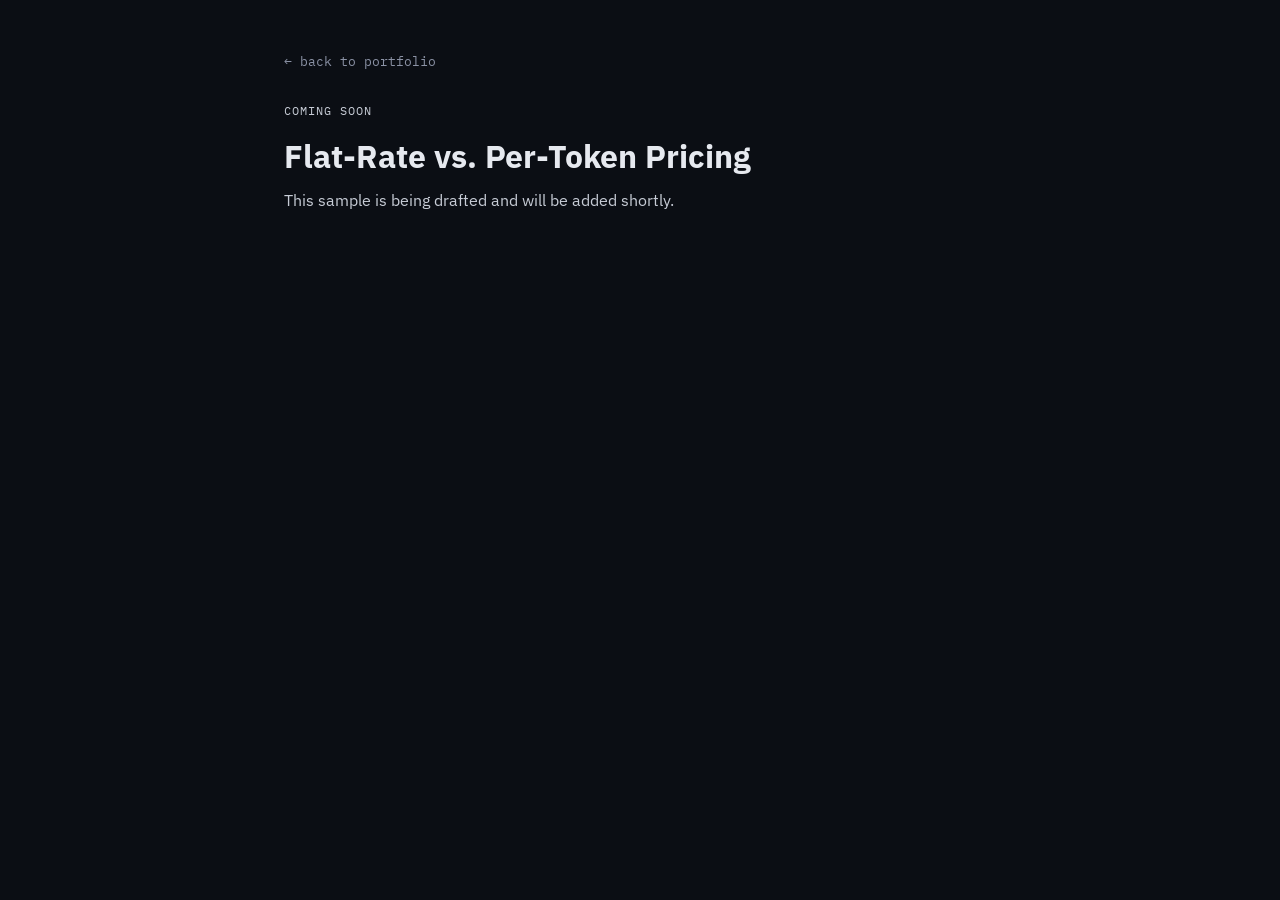
==== content/blog/flat-rate-vs-per-token-pricing.html @ cd6ae867 "Add files via upload" ====
<!DOCTYPE html>
<html lang="en">
<head>
  <meta charset="UTF-8" />
  <meta name="viewport" content="width=device-width, initial-scale=1.0" />
  <title>Flat-Rate vs. Per-Token Pricing — Stephen Tiliki</title>
  <link href="https://fonts.googleapis.com/css2?family=IBM+Plex+Mono:wght@400;500;600&family=IBM+Plex+Sans:wght@400;500;600;700&display=swap" rel="stylesheet">
  <link rel="stylesheet" href="../../styles.css">
</head>
<body>
  <div class="doc-page">
    <a class="doc-back" href="../../index.html">&larr; back to portfolio</a>
    <p class="doc-eyebrow">Coming soon</p>
    <h1>Flat-Rate vs. Per-Token Pricing</h1>
    <p>This sample is being drafted and will be added shortly.</p>
  </div>
</body>
</html>
---- styles.css ----
:root {
  --bg: #0B0E14;
  --surface: #12161F;
  --surface-hover: #1A2030;
  --border: #232938;
  --border-soft: #1B202C;
  --text: #E6E9EF;
  --text-dim: #8B92A5;
  --text-faint: #5B6376;
  --accent: #E3B341;
  --accent-soft: rgba(227, 179, 65, 0.12);
  --accent-dim: #9C7E33;
  --green: #5FB378;
  --blue: #6E9FE3;
  --pink: #D9789C;

  --mono: 'IBM Plex Mono', 'SF Mono', Consolas, monospace;
  --sans: 'IBM Plex Sans', -apple-system, sans-serif;

  --radius: 6px;
  --max-width: 920px;
}

* { box-sizing: border-box; }

html { scroll-behavior: smooth; }

@media (prefers-reduced-motion: reduce) {
  html { scroll-behavior: auto; }
  *, *::before, *::after { animation-duration: 0.01ms !important; transition-duration: 0.01ms !important; }
}

body {
  margin: 0;
  background: var(--bg);
  color: var(--text);
  font-family: var(--sans);
  font-size: 16px;
  line-height: 1.6;
  -webkit-font-smoothing: antialiased;
}

a { color: var(--accent); text-decoration: none; }
a:hover { text-decoration: underline; }
a:focus-visible, button:focus-visible {
  outline: 2px solid var(--accent);
  outline-offset: 2px;
}

/* ---------- Top bar ---------- */
.topbar {
  border-bottom: 1px solid var(--border);
  position: sticky;
  top: 0;
  background: rgba(11, 14, 20, 0.92);
  backdrop-filter: blur(6px);
  z-index: 10;
}
.topbar-inner {
  max-width: var(--max-width);
  margin: 0 auto;
  padding: 14px 24px;
  display: flex;
  align-items: center;
  justify-content: space-between;
  font-family: var(--mono);
  font-size: 14px;
}
.topbar-brand {
  color: var(--text);
  display: flex;
  align-items: center;
  gap: 8px;
}
.topbar-brand .dot {
  width: 9px; height: 9px; border-radius: 50%;
  background: var(--accent);
  display: inline-block;
  flex-shrink: 0;
}
.topbar-nav { display: flex; gap: 20px; }
.topbar-nav a { color: var(--text-dim); }
.topbar-nav a:hover { color: var(--accent); text-decoration: none; }

/* ---------- Hero / terminal ---------- */
.hero {
  max-width: var(--max-width);
  margin: 56px auto 0;
  padding: 0 24px;
}
.terminal {
  background: var(--surface);
  border: 1px solid var(--border);
  border-radius: var(--radius);
  overflow: hidden;
}
.terminal-bar {
  display: flex;
  align-items: center;
  gap: 8px;
  padding: 10px 14px;
  border-bottom: 1px solid var(--border);
  font-family: var(--mono);
  font-size: 12px;
  color: var(--text-faint);
}
.terminal-bar .traffic { display: flex; gap: 6px; margin-right: 8px; }
.terminal-bar .traffic span {
  width: 10px; height: 10px; border-radius: 50%;
  background: var(--border);
}
.terminal-body {
  padding: 22px 22px 26px;
  font-family: var(--mono);
  font-size: 14px;
}
.terminal-prompt { color: var(--text-dim); }
.terminal-prompt .cmd { color: var(--text); }
.cursor {
  display: inline-block;
  width: 8px; height: 16px;
  background: var(--accent);
  margin-left: 4px;
  vertical-align: middle;
  animation: blink 1s step-end infinite;
}
@keyframes blink { 50% { opacity: 0; } }

.readme {
  margin-top: 18px;
  padding-top: 18px;
  border-top: 1px dashed var(--border-soft);
  font-family: var(--sans);
  opacity: 0;
  animation: reveal 0.5s ease-out forwards;
  animation-delay: 0.9s;
}
@media (prefers-reduced-motion: reduce) {
  .readme { opacity: 1; animation: none; }
}
@keyframes reveal {
  from { opacity: 0; transform: translateY(6px); }
  to { opacity: 1; transform: translateY(0); }
}
.readme h1 {
  font-family: var(--mono);
  font-size: 22px;
  margin: 0 0 4px;
  color: var(--text);
  letter-spacing: 0.5px;
}
.readme .role {
  color: var(--accent);
  font-family: var(--mono);
  font-size: 13px;
  margin: 0 0 16px;
}
.readme p {
  color: var(--text-dim);
  margin: 0 0 14px;
  max-width: 640px;
}
.readme p strong { color: var(--text); font-weight: 600; }

.badge-row {
  display: flex;
  flex-wrap: wrap;
  gap: 8px;
  margin-top: 14px;
}
.badge {
  font-family: var(--mono);
  font-size: 12px;
  color: var(--text-dim);
  background: var(--bg);
  border: 1px solid var(--border);
  border-radius: 999px;
  padding: 4px 12px;
}

.hero-links {
  display: flex;
  gap: 18px;
  margin-top: 18px;
  font-family: var(--mono);
  font-size: 13px;
}
.hero-links a { color: var(--text); }
.hero-links a:hover { color: var(--accent); }
.hero-links .sep { color: var(--text-faint); }

/* ---------- Sections ---------- */
.section {
  max-width: var(--max-width);
  margin: 64px auto 0;
  padding: 0 24px;
}
.section-head {
  display: flex;
  align-items: baseline;
  justify-content: space-between;
  gap: 16px;
  margin-bottom: 6px;
}
.section-head h2 {
  font-family: var(--mono);
  font-size: 18px;
  margin: 0;
  color: var(--text);
}
.section-head h2 .path {
  color: var(--text-faint);
  font-weight: 400;
}
.section-sub {
  color: var(--text-dim);
  font-size: 14px;
  margin: 0 0 24px;
  max-width: 640px;
}

/* ---------- File list cards ---------- */
.file-grid {
  display: grid;
  gap: 12px;
}
.file-card {
  display: block;
  background: var(--surface);
  border: 1px solid var(--border);
  border-radius: var(--radius);
  padding: 16px 18px;
  transition: border-color 0.15s ease, background 0.15s ease;
}
.file-card:hover {
  border-color: var(--accent-dim);
  background: var(--surface-hover);
  text-decoration: none;
}
.file-card-top {
  display: flex;
  align-items: center;
  justify-content: space-between;
  gap: 12px;
  flex-wrap: wrap;
}
.file-name {
  font-family: var(--mono);
  font-size: 14.5px;
  color: var(--text);
  display: flex;
  align-items: center;
  gap: 8px;
}
.file-name .icon { color: var(--text-faint); font-size: 13px; }
.file-meta {
  font-family: var(--mono);
  font-size: 12px;
  color: var(--text-faint);
  white-space: nowrap;
}
.file-desc {
  color: var(--text-dim);
  font-size: 14px;
  margin: 8px 0 10px;
}
.tag-row { display: flex; gap: 8px; flex-wrap: wrap; }
.tag {
  font-family: var(--mono);
  font-size: 11.5px;
  color: var(--text-dim);
  border: 1px solid var(--border);
  border-radius: 4px;
  padding: 2px 8px;
  display: flex;
  align-items: center;
  gap: 6px;
}
.tag .lang-dot {
  width: 8px; height: 8px; border-radius: 50%;
  display: inline-block;
}
.lang-dot.amber { background: var(--accent); }
.lang-dot.green { background: var(--green); }
.lang-dot.blue { background: var(--blue); }
.lang-dot.pink { background: var(--pink); }

/* ---------- Strengths grid ---------- */
.strengths {
  display: grid;
  grid-template-columns: repeat(2, 1fr);
  gap: 12px;
}
@media (max-width: 640px) {
  .strengths { grid-template-columns: 1fr; }
}
.strength-card {
  border: 1px solid var(--border);
  border-radius: var(--radius);
  padding: 16px 18px;
  background: var(--surface);
}
.strength-card .kicker {
  font-family: var(--mono);
  font-size: 11px;
  color: var(--accent);
  letter-spacing: 1px;
  text-transform: uppercase;
  margin: 0 0 8px;
}
.strength-card h3 {
  margin: 0 0 6px;
  font-size: 15px;
  color: var(--text);
}
.strength-card p {
  margin: 0;
  font-size: 13.5px;
  color: var(--text-dim);
}

/* ---------- Footer ---------- */
.footer {
  max-width: var(--max-width);
  margin: 72px auto 0;
  padding: 24px 24px 48px;
  border-top: 1px solid var(--border);
  font-family: var(--mono);
  font-size: 13px;
  color: var(--text-faint);
  display: flex;
  flex-wrap: wrap;
  gap: 8px 18px;
  align-items: center;
  justify-content: space-between;
  margin-top: 64px;
}
.footer a { color: var(--text-dim); }
.footer a:hover { color: var(--accent); }

/* ---------- Shared content page styles ---------- */
.doc-page {
  max-width: 760px;
  margin: 0 auto;
  padding: 48px 24px 80px;
}
.doc-back {
  font-family: var(--mono);
  font-size: 13px;
  color: var(--text-dim);
  display: inline-block;
  margin-bottom: 28px;
}
.doc-eyebrow {
  font-family: var(--mono);
  font-size: 12px;
  color: var(--accent);
  text-transform: uppercase;
  letter-spacing: 1px;
  margin: 0 0 10px;
}
.doc-page h1 {
  font-size: 32px;
  line-height: 1.25;
  margin: 0 0 12px;
}
.doc-meta {
  font-family: var(--mono);
  font-size: 13px;
  color: var(--text-faint);
  margin-bottom: 32px;
}
.doc-page h2 {
  font-size: 22px;
  margin: 40px 0 14px;
  color: var(--text);
}
.doc-page h3 {
  font-size: 17px;
  margin: 28px 0 10px;
  color: var(--text);
}
.doc-page p { color: #C7CCD6; margin: 0 0 16px; }
.doc-page ul, .doc-page ol { color: #C7CCD6; margin: 0 0 16px; padding-left: 22px; }
.doc-page li { margin-bottom: 6px; }
.doc-page strong { color: var(--text); }
.doc-page code {
  font-family: var(--mono);
  background: var(--surface);
  border: 1px solid var(--border);
  border-radius: 4px;
  padding: 2px 6px;
  font-size: 0.9em;
  color: var(--accent);
}
.doc-page pre {
  background: var(--surface);
  border: 1px solid var(--border);
  border-radius: var(--radius);
  padding: 16px;
  overflow-x: auto;
  font-family: var(--mono);
  font-size: 13px;
  color: #C7CCD6;
}
.doc-page pre code { background: none; border: none; padding: 0; color: inherit; }

.callout {
  border-left: 3px solid var(--accent);
  background: var(--accent-soft);
  border-radius: 0 var(--radius) var(--radius) 0;
  padding: 14px 18px;
  margin: 20px 0;
  font-size: 14.5px;
}
.callout .callout-label {
  font-family: var(--mono);
  font-size: 11px;
  color: var(--accent);
  text-transform: uppercase;
  letter-spacing: 1px;
  margin: 0 0 6px;
}
.callout p:last-child { margin-bottom: 0; }

.takeaways {
  background: var(--surface);
  border: 1px solid var(--border);
  border-radius: var(--radius);
  padding: 18px 22px;
  margin: 24px 0 36px;
}
.takeaways .callout-label {
  font-family: var(--mono);
  font-size: 11px;
  color: var(--accent);
  text-transform: uppercase;
  letter-spacing: 1px;
  margin: 0 0 10px;
}
.takeaways ul { margin: 0; padding-left: 20px; }
.takeaways li { color: #C7CCD6; font-size: 14.5px; margin-bottom: 8px; }
.takeaways li:last-child { margin-bottom: 0; }
.takeaways li strong { color: var(--text); }

table {
  width: 100%;
  border-collapse: collapse;
  margin: 20px 0 28px;
  font-size: 13.5px;
}
caption {
  font-family: var(--mono);
  font-size: 12px;
  color: var(--text-faint);
  text-align: left;
  margin-bottom: 8px;
  caption-side: top;
}
th, td {
  border: 1px solid var(--border);
  padding: 10px 12px;
  text-align: left;
  vertical-align: top;
}
th {
  background: var(--surface);
  font-family: var(--mono);
  font-size: 12px;
  color: var(--accent);
  text-transform: uppercase;
  letter-spacing: 0.5px;
}
td { color: #C7CCD6; }
tr:nth-child(even) td { background: rgba(255,255,255,0.015); }

figure { margin: 24px 0; }
figure img, figure svg { width: 100%; display: block; border-radius: var(--radius); border: 1px solid var(--border); }
figcaption {
  font-family: var(--mono);
  font-size: 12px;
  color: var(--text-faint);
  margin-top: 8px;
}

blockquote {
  border-left: 3px solid var(--border);
  margin: 24px 0;
  padding: 4px 0 4px 18px;
  color: var(--text-dim);
  font-style: italic;
}
blockquote cite {
  display: block;
  margin-top: 8px;
  font-family: var(--mono);
  font-size: 12px;
  font-style: normal;
  color: var(--text-faint);
}

.spec-note {
  margin-top: 56px;
  padding-top: 20px;
  border-top: 1px solid var(--border);
  font-family: var(--mono);
  font-size: 12px;
  color: var(--text-faint);
}
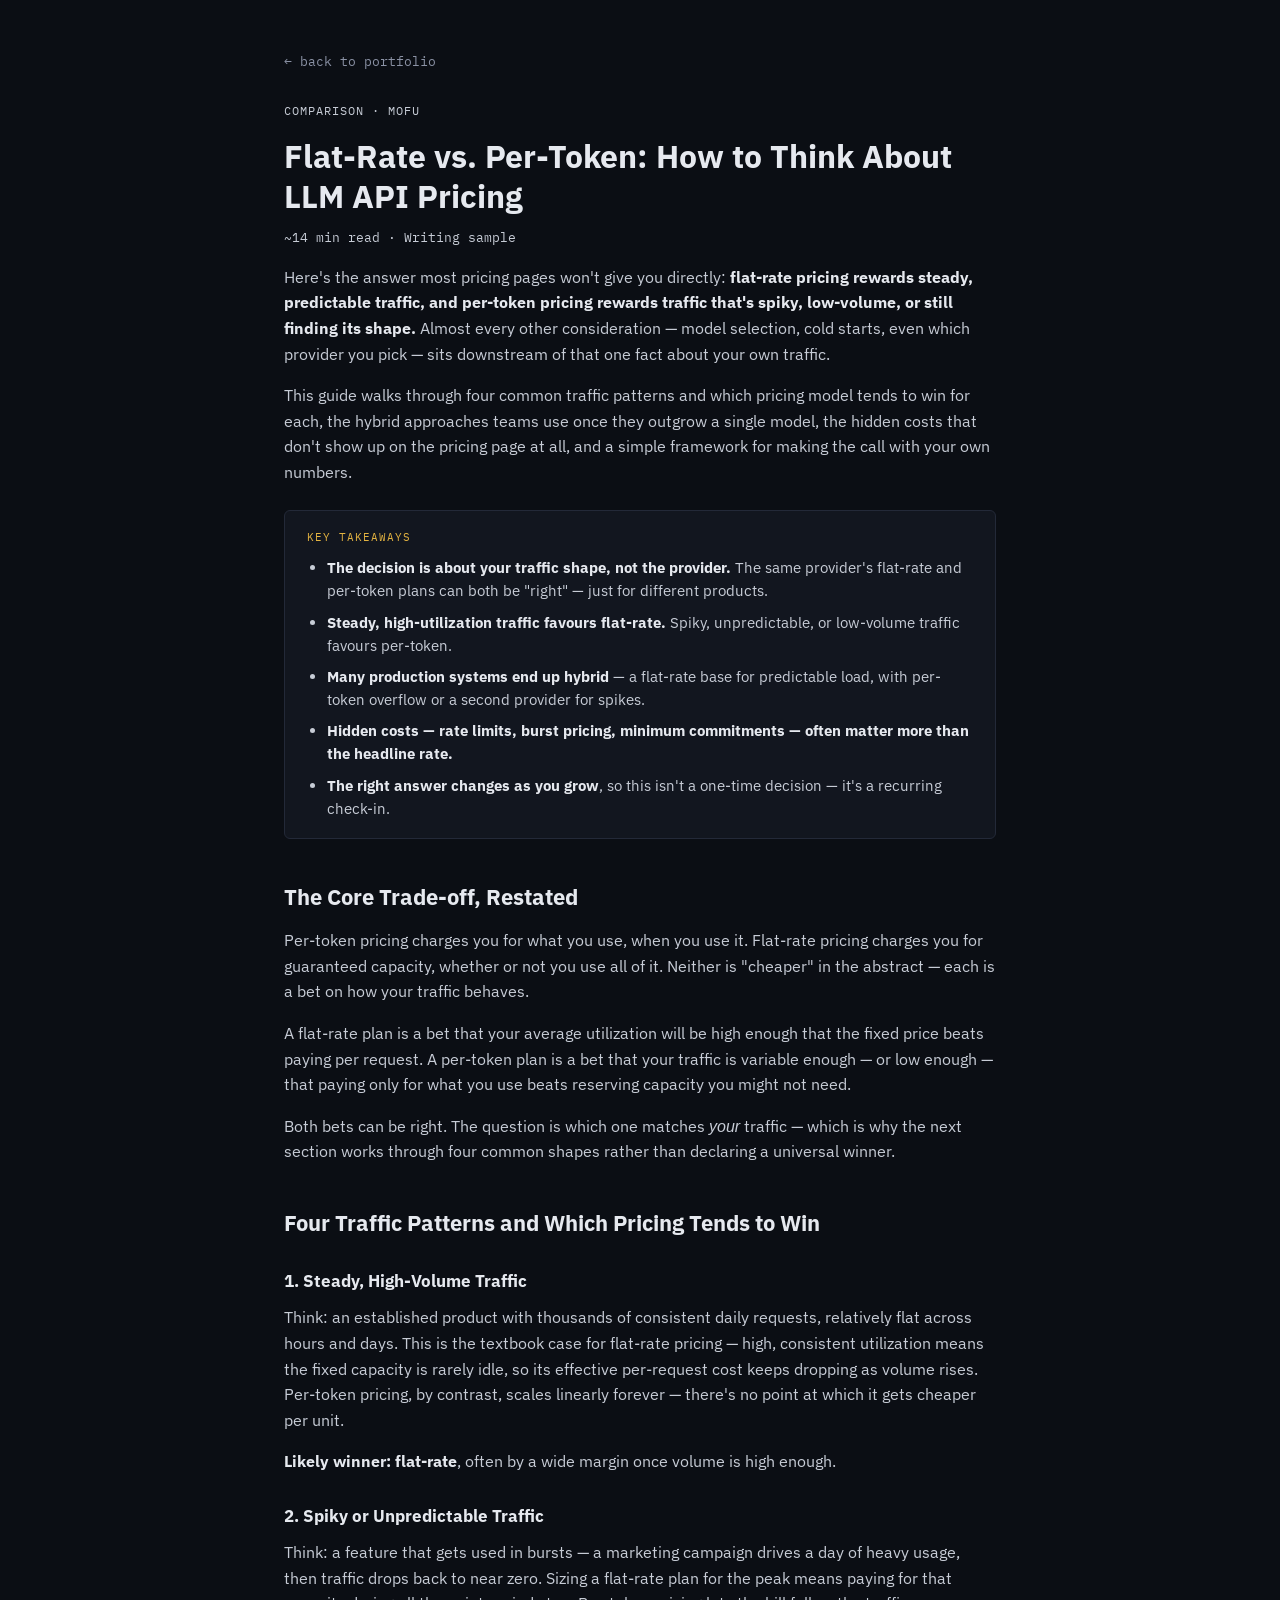
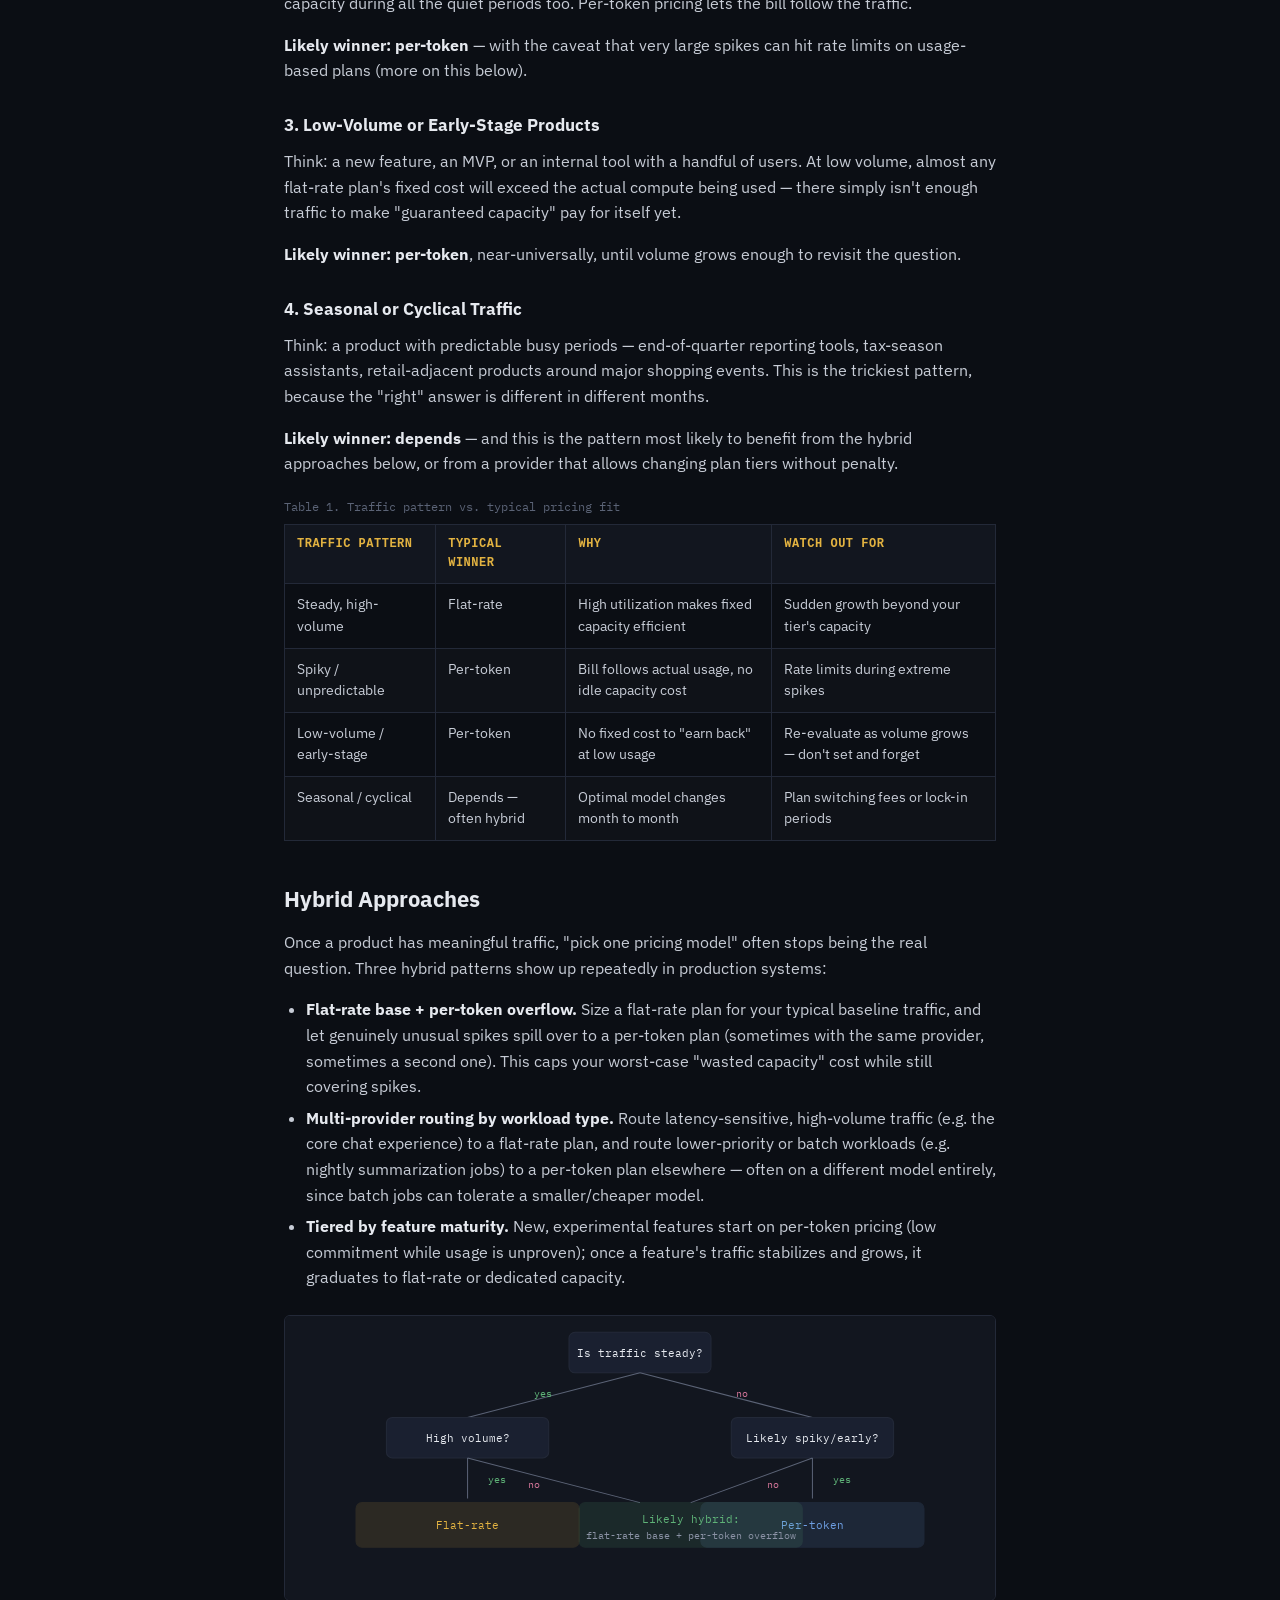
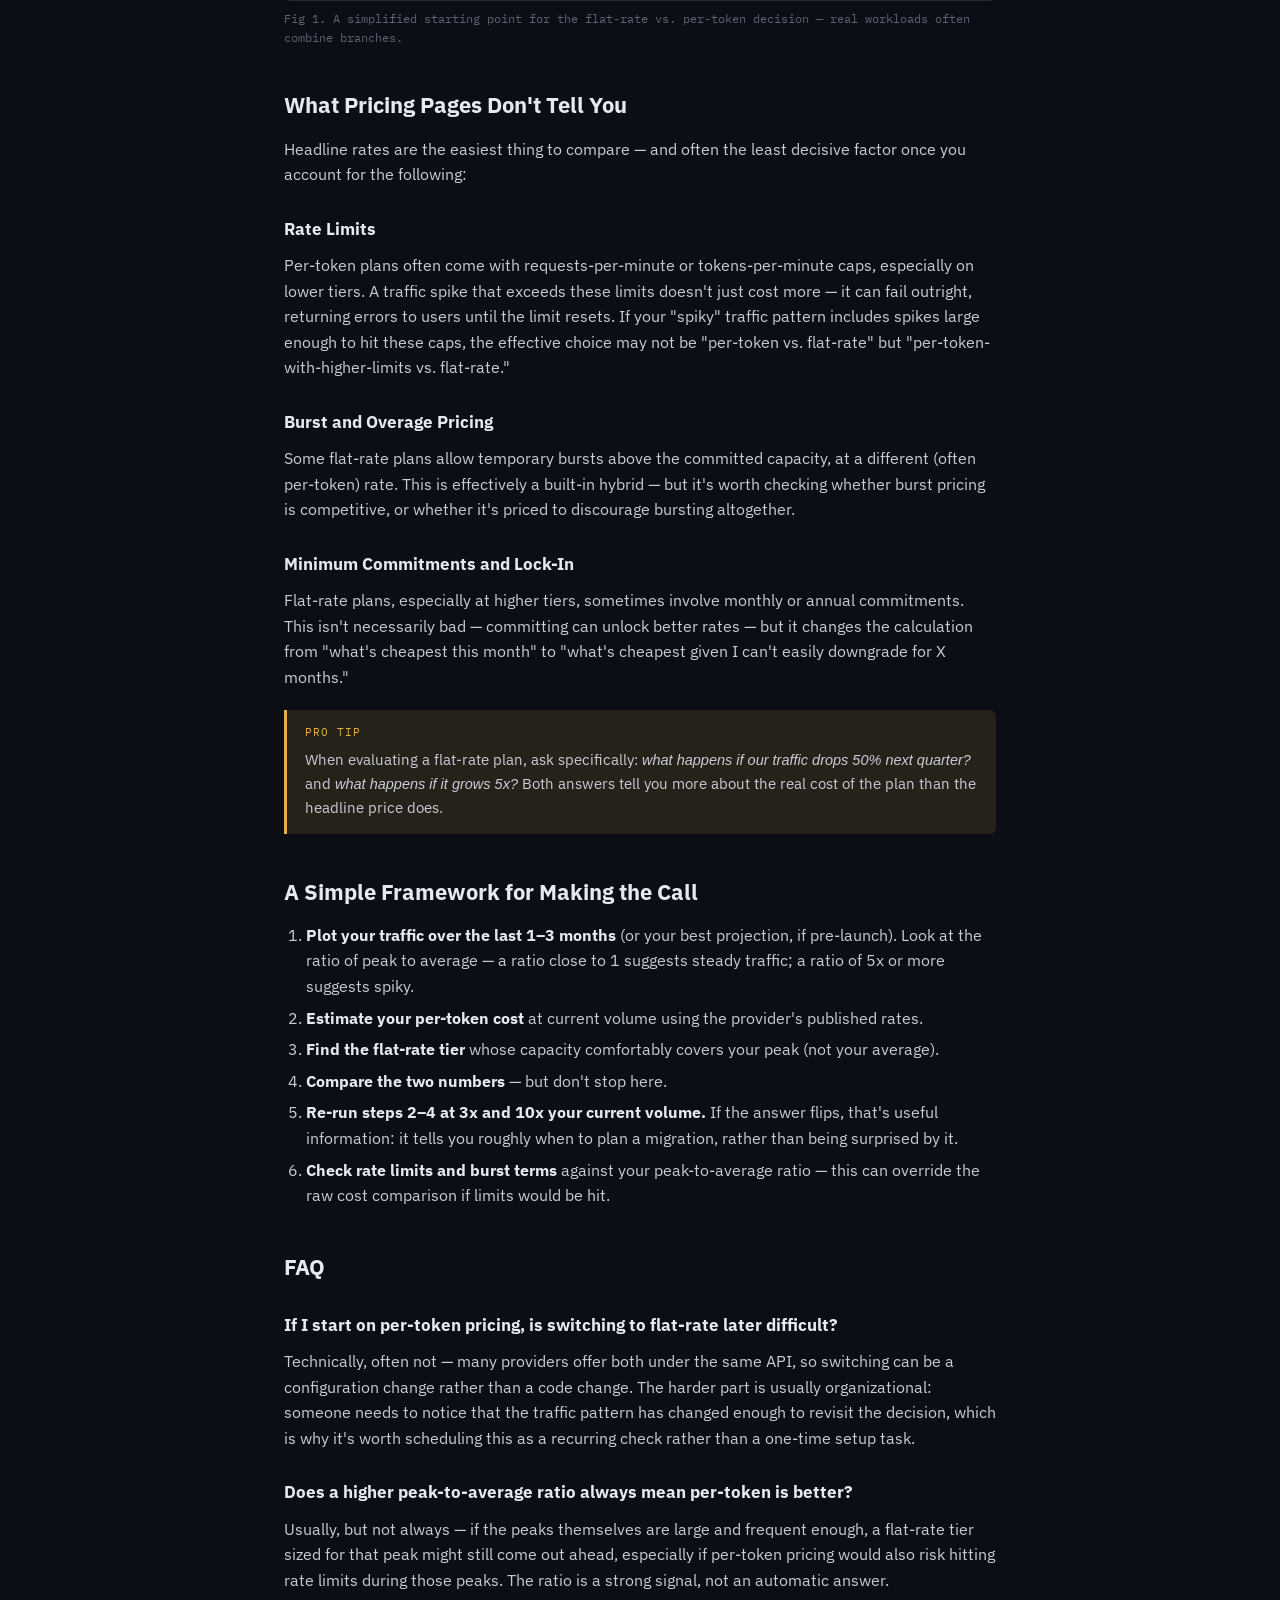
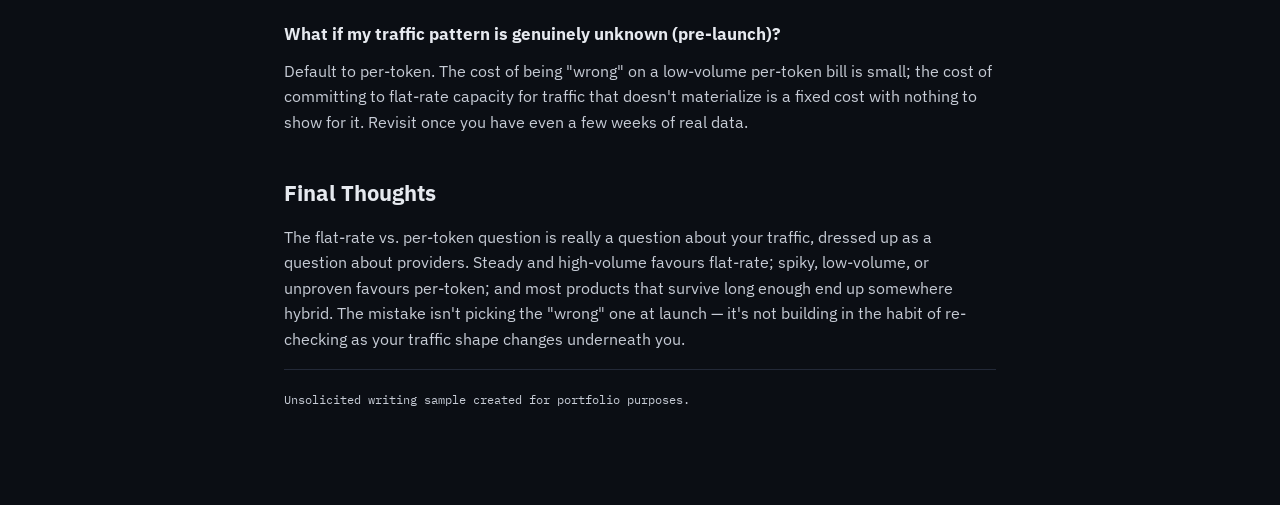
==== commit 7b50c1d2: "Add files via upload" ====
--- a/content/blog/flat-rate-vs-per-token-pricing.html
+++ b/content/blog/flat-rate-vs-per-token-pricing.html
@@ -3,16 +3,182 @@
 <head>
   <meta charset="UTF-8" />
   <meta name="viewport" content="width=device-width, initial-scale=1.0" />
-  <title>Flat-Rate vs. Per-Token Pricing — Stephen Tiliki</title>
+  <title>Flat-Rate vs. Per-Token: How to Think About LLM API Pricing — Stephen Tiliki</title>
   <link href="https://fonts.googleapis.com/css2?family=IBM+Plex+Mono:wght@400;500;600&family=IBM+Plex+Sans:wght@400;500;600;700&display=swap" rel="stylesheet">
   <link rel="stylesheet" href="../../styles.css">
 </head>
 <body>
   <div class="doc-page">
-    <a class="doc-back" href="../../index.html">&larr; back to portfolio</a>
-    <p class="doc-eyebrow">Coming soon</p>
-    <h1>Flat-Rate vs. Per-Token Pricing</h1>
-    <p>This sample is being drafted and will be added shortly.</p>
+    <a class="doc-back" href="../../index.html#samples">&larr; back to portfolio</a>
+    <p class="doc-eyebrow">Comparison · MOFU</p>
+    <h1>Flat-Rate vs. Per-Token: How to Think About LLM API Pricing</h1>
+    <p class="doc-meta">~14 min read · Writing sample</p>
+
+    <p>Here's the answer most pricing pages won't give you directly: <strong>flat-rate pricing rewards steady, predictable traffic, and per-token pricing rewards traffic that's spiky, low-volume, or still finding its shape.</strong> Almost every other consideration — model selection, cold starts, even which provider you pick — sits downstream of that one fact about your own traffic.</p>
+
+    <p>This guide walks through four common traffic patterns and which pricing model tends to win for each, the hybrid approaches teams use once they outgrow a single model, the hidden costs that don't show up on the pricing page at all, and a simple framework for making the call with your own numbers.</p>
+
+    <div class="takeaways">
+      <p class="callout-label">Key Takeaways</p>
+      <ul>
+        <li><strong>The decision is about your traffic shape, not the provider.</strong> The same provider's flat-rate and per-token plans can both be "right" — just for different products.</li>
+        <li><strong>Steady, high-utilization traffic favours flat-rate.</strong> Spiky, unpredictable, or low-volume traffic favours per-token.</li>
+        <li><strong>Many production systems end up hybrid</strong> — a flat-rate base for predictable load, with per-token overflow or a second provider for spikes.</li>
+        <li><strong>Hidden costs — rate limits, burst pricing, minimum commitments — often matter more than the headline rate.</strong></li>
+        <li><strong>The right answer changes as you grow</strong>, so this isn't a one-time decision — it's a recurring check-in.</li>
+      </ul>
+    </div>
+
+    <h2>The Core Trade-off, Restated</h2>
+    <p>Per-token pricing charges you for what you use, when you use it. Flat-rate pricing charges you for guaranteed capacity, whether or not you use all of it. Neither is "cheaper" in the abstract — each is a bet on how your traffic behaves.</p>
+    <p>A flat-rate plan is a bet that your average utilization will be high enough that the fixed price beats paying per request. A per-token plan is a bet that your traffic is variable enough — or low enough — that paying only for what you use beats reserving capacity you might not need.</p>
+    <p>Both bets can be right. The question is which one matches <em>your</em> traffic — which is why the next section works through four common shapes rather than declaring a universal winner.</p>
+
+    <h2>Four Traffic Patterns and Which Pricing Tends to Win</h2>
+
+    <h3>1. Steady, High-Volume Traffic</h3>
+    <p>Think: an established product with thousands of consistent daily requests, relatively flat across hours and days. This is the textbook case for flat-rate pricing — high, consistent utilization means the fixed capacity is rarely idle, so its effective per-request cost keeps dropping as volume rises. Per-token pricing, by contrast, scales linearly forever — there's no point at which it gets cheaper per unit.</p>
+    <p><strong>Likely winner: flat-rate</strong>, often by a wide margin once volume is high enough.</p>
+
+    <h3>2. Spiky or Unpredictable Traffic</h3>
+    <p>Think: a feature that gets used in bursts — a marketing campaign drives a day of heavy usage, then traffic drops back to near zero. Sizing a flat-rate plan for the peak means paying for that capacity during all the quiet periods too. Per-token pricing lets the bill follow the traffic.</p>
+    <p><strong>Likely winner: per-token</strong> — with the caveat that very large spikes can hit rate limits on usage-based plans (more on this below).</p>
+
+    <h3>3. Low-Volume or Early-Stage Products</h3>
+    <p>Think: a new feature, an MVP, or an internal tool with a handful of users. At low volume, almost any flat-rate plan's fixed cost will exceed the actual compute being used — there simply isn't enough traffic to make "guaranteed capacity" pay for itself yet.</p>
+    <p><strong>Likely winner: per-token</strong>, near-universally, until volume grows enough to revisit the question.</p>
+
+    <h3>4. Seasonal or Cyclical Traffic</h3>
+    <p>Think: a product with predictable busy periods — end-of-quarter reporting tools, tax-season assistants, retail-adjacent products around major shopping events. This is the trickiest pattern, because the "right" answer is different in different months.</p>
+    <p><strong>Likely winner: depends</strong> — and this is the pattern most likely to benefit from the hybrid approaches below, or from a provider that allows changing plan tiers without penalty.</p>
+
+    <table>
+      <caption>Table 1. Traffic pattern vs. typical pricing fit</caption>
+      <thead>
+        <tr>
+          <th>Traffic pattern</th>
+          <th>Typical winner</th>
+          <th>Why</th>
+          <th>Watch out for</th>
+        </tr>
+      </thead>
+      <tbody>
+        <tr>
+          <td>Steady, high-volume</td>
+          <td>Flat-rate</td>
+          <td>High utilization makes fixed capacity efficient</td>
+          <td>Sudden growth beyond your tier's capacity</td>
+        </tr>
+        <tr>
+          <td>Spiky / unpredictable</td>
+          <td>Per-token</td>
+          <td>Bill follows actual usage, no idle capacity cost</td>
+          <td>Rate limits during extreme spikes</td>
+        </tr>
+        <tr>
+          <td>Low-volume / early-stage</td>
+          <td>Per-token</td>
+          <td>No fixed cost to "earn back" at low usage</td>
+          <td>Re-evaluate as volume grows — don't set and forget</td>
+        </tr>
+        <tr>
+          <td>Seasonal / cyclical</td>
+          <td>Depends — often hybrid</td>
+          <td>Optimal model changes month to month</td>
+          <td>Plan switching fees or lock-in periods</td>
+        </tr>
+      </tbody>
+    </table>
+
+    <h2>Hybrid Approaches</h2>
+    <p>Once a product has meaningful traffic, "pick one pricing model" often stops being the real question. Three hybrid patterns show up repeatedly in production systems:</p>
+    <ul>
+      <li><strong>Flat-rate base + per-token overflow.</strong> Size a flat-rate plan for your typical baseline traffic, and let genuinely unusual spikes spill over to a per-token plan (sometimes with the same provider, sometimes a second one). This caps your worst-case "wasted capacity" cost while still covering spikes.</li>
+      <li><strong>Multi-provider routing by workload type.</strong> Route latency-sensitive, high-volume traffic (e.g. the core chat experience) to a flat-rate plan, and route lower-priority or batch workloads (e.g. nightly summarization jobs) to a per-token plan elsewhere — often on a different model entirely, since batch jobs can tolerate a smaller/cheaper model.</li>
+      <li><strong>Tiered by feature maturity.</strong> New, experimental features start on per-token pricing (low commitment while usage is unproven); once a feature's traffic stabilizes and grows, it graduates to flat-rate or dedicated capacity.</li>
+    </ul>
+
+    <figure>
+      <svg viewBox="0 0 700 280" xmlns="http://www.w3.org/2000/svg" role="img" aria-label="Decision flowchart for choosing between flat-rate and per-token pricing">
+        <rect width="700" height="280" fill="#12161F"/>
+        <rect x="280" y="16" width="140" height="40" rx="6" fill="#1A2030" stroke="#232938"/>
+        <text x="350" y="40" text-anchor="middle" font-family="IBM Plex Mono, monospace" font-size="11" fill="#E6E9EF">Is traffic steady?</text>
+
+        <line x1="350" y1="56" x2="180" y2="100" stroke="#5B6376"/>
+        <text x="245" y="80" font-family="IBM Plex Mono, monospace" font-size="10" fill="#5FB378">yes</text>
+        <line x1="350" y1="56" x2="520" y2="100" stroke="#5B6376"/>
+        <text x="445" y="80" font-family="IBM Plex Mono, monospace" font-size="10" fill="#D9789C">no</text>
+
+        <rect x="100" y="100" width="160" height="40" rx="6" fill="#1A2030" stroke="#232938"/>
+        <text x="180" y="124" text-anchor="middle" font-family="IBM Plex Mono, monospace" font-size="11" fill="#E6E9EF">High volume?</text>
+
+        <rect x="440" y="100" width="160" height="40" rx="6" fill="#1A2030" stroke="#232938"/>
+        <text x="520" y="124" text-anchor="middle" font-family="IBM Plex Mono, monospace" font-size="11" fill="#E6E9EF">Likely spiky/early?</text>
+
+        <line x1="180" y1="140" x2="180" y2="180" stroke="#5B6376"/>
+        <text x="200" y="165" font-family="IBM Plex Mono, monospace" font-size="10" fill="#5FB378">yes</text>
+        <rect x="70" y="184" width="220" height="44" rx="6" fill="#E3B341" opacity="0.12" stroke="#E3B341"/>
+        <text x="180" y="210" text-anchor="middle" font-family="IBM Plex Mono, monospace" font-size="11" fill="#E3B341">Flat-rate</text>
+
+        <line x1="180" y1="140" x2="350" y2="184" stroke="#5B6376"/>
+        <text x="240" y="170" font-family="IBM Plex Mono, monospace" font-size="10" fill="#D9789C">no</text>
+
+        <line x1="520" y1="140" x2="520" y2="180" stroke="#5B6376"/>
+        <text x="540" y="165" font-family="IBM Plex Mono, monospace" font-size="10" fill="#5FB378">yes</text>
+        <rect x="410" y="184" width="220" height="44" rx="6" fill="#6E9FE3" opacity="0.12" stroke="#6E9FE3"/>
+        <text x="520" y="210" text-anchor="middle" font-family="IBM Plex Mono, monospace" font-size="11" fill="#6E9FE3">Per-token</text>
+
+        <rect x="290" y="184" width="220" height="44" rx="6" fill="#5FB378" opacity="0.12" stroke="#5FB378"/>
+        <text x="400" y="204" text-anchor="middle" font-family="IBM Plex Mono, monospace" font-size="11" fill="#5FB378">Likely hybrid:</text>
+        <text x="400" y="220" text-anchor="middle" font-family="IBM Plex Mono, monospace" font-size="10" fill="#8B92A5">flat-rate base + per-token overflow</text>
+
+        <line x1="520" y1="140" x2="400" y2="184" stroke="#5B6376"/>
+        <text x="475" y="170" font-family="IBM Plex Mono, monospace" font-size="10" fill="#D9789C">no</text>
+      </svg>
+      <figcaption>Fig 1. A simplified starting point for the flat-rate vs. per-token decision — real workloads often combine branches.</figcaption>
+    </figure>
+
+    <h2>What Pricing Pages Don't Tell You</h2>
+    <p>Headline rates are the easiest thing to compare — and often the least decisive factor once you account for the following:</p>
+
+    <h3>Rate Limits</h3>
+    <p>Per-token plans often come with requests-per-minute or tokens-per-minute caps, especially on lower tiers. A traffic spike that exceeds these limits doesn't just cost more — it can fail outright, returning errors to users until the limit resets. If your "spiky" traffic pattern includes spikes large enough to hit these caps, the effective choice may not be "per-token vs. flat-rate" but "per-token-with-higher-limits vs. flat-rate."</p>
+
+    <h3>Burst and Overage Pricing</h3>
+    <p>Some flat-rate plans allow temporary bursts above the committed capacity, at a different (often per-token) rate. This is effectively a built-in hybrid — but it's worth checking whether burst pricing is competitive, or whether it's priced to discourage bursting altogether.</p>
+
+    <h3>Minimum Commitments and Lock-In</h3>
+    <p>Flat-rate plans, especially at higher tiers, sometimes involve monthly or annual commitments. This isn't necessarily bad — committing can unlock better rates — but it changes the calculation from "what's cheapest this month" to "what's cheapest given I can't easily downgrade for X months."</p>
+
+    <div class="callout">
+      <p class="callout-label">Pro tip</p>
+      <p>When evaluating a flat-rate plan, ask specifically: <em>what happens if our traffic drops 50% next quarter?</em> and <em>what happens if it grows 5x?</em> Both answers tell you more about the real cost of the plan than the headline price does.</p>
+    </div>
+
+    <h2>A Simple Framework for Making the Call</h2>
+    <ol>
+      <li><strong>Plot your traffic over the last 1–3 months</strong> (or your best projection, if pre-launch). Look at the ratio of peak to average — a ratio close to 1 suggests steady traffic; a ratio of 5x or more suggests spiky.</li>
+      <li><strong>Estimate your per-token cost</strong> at current volume using the provider's published rates.</li>
+      <li><strong>Find the flat-rate tier</strong> whose capacity comfortably covers your peak (not your average).</li>
+      <li><strong>Compare the two numbers</strong> — but don't stop here.</li>
+      <li><strong>Re-run steps 2–4 at 3x and 10x your current volume.</strong> If the answer flips, that's useful information: it tells you roughly when to plan a migration, rather than being surprised by it.</li>
+      <li><strong>Check rate limits and burst terms</strong> against your peak-to-average ratio — this can override the raw cost comparison if limits would be hit.</li>
+    </ol>
+
+    <h2>FAQ</h2>
+    <h3>If I start on per-token pricing, is switching to flat-rate later difficult?</h3>
+    <p>Technically, often not — many providers offer both under the same API, so switching can be a configuration change rather than a code change. The harder part is usually organizational: someone needs to notice that the traffic pattern has changed enough to revisit the decision, which is why it's worth scheduling this as a recurring check rather than a one-time setup task.</p>
+
+    <h3>Does a higher peak-to-average ratio always mean per-token is better?</h3>
+    <p>Usually, but not always — if the peaks themselves are large and frequent enough, a flat-rate tier sized for that peak might still come out ahead, especially if per-token pricing would also risk hitting rate limits during those peaks. The ratio is a strong signal, not an automatic answer.</p>
+
+    <h3>What if my traffic pattern is genuinely unknown (pre-launch)?</h3>
+    <p>Default to per-token. The cost of being "wrong" on a low-volume per-token bill is small; the cost of committing to flat-rate capacity for traffic that doesn't materialize is a fixed cost with nothing to show for it. Revisit once you have even a few weeks of real data.</p>
+
+    <h2>Final Thoughts</h2>
+    <p>The flat-rate vs. per-token question is really a question about your traffic, dressed up as a question about providers. Steady and high-volume favours flat-rate; spiky, low-volume, or unproven favours per-token; and most products that survive long enough end up somewhere hybrid. The mistake isn't picking the "wrong" one at launch — it's not building in the habit of re-checking as your traffic shape changes underneath you.</p>
+
+    <p class="spec-note">Unsolicited writing sample created for portfolio purposes.</p>
   </div>
 </body>
 </html>
